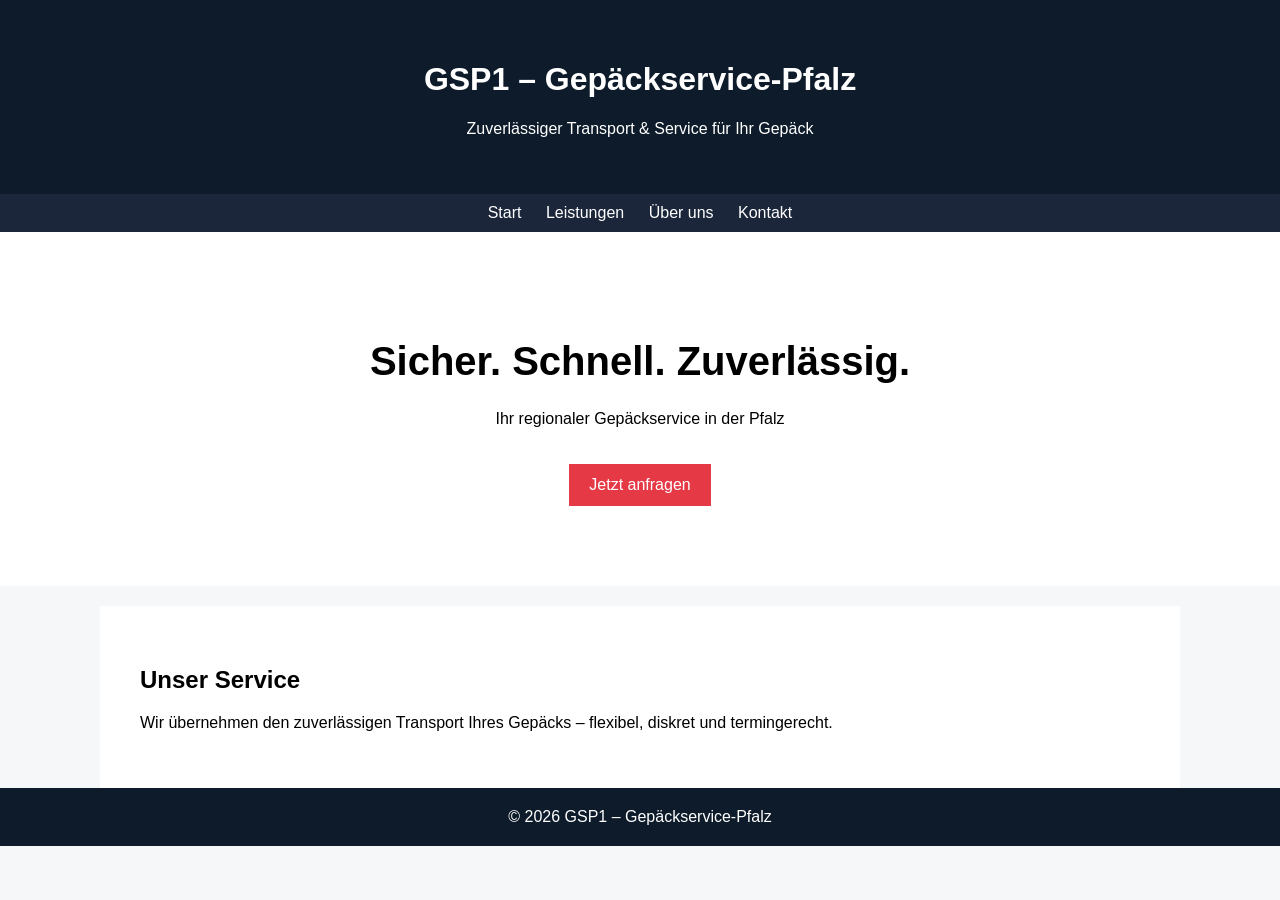
==== index.html @ 7a74e8bc "Add initial HTML structure for GSP1 website" ====
<!DOCTYPE html>
<html lang="de">
<head>
<meta charset="UTF-8">
<meta name="viewport" content="width=device-width, initial-scale=1.0">
<title>GSP1 – Gepäckservice-Pfalz</title>
<style>
body {font-family: Arial; margin:0; background:#f6f7f9;}
header {background:#0d1b2a; color:white; padding:40px; text-align:center;}
nav {background:#1b263b; padding:10px; text-align:center;}
nav a {color:white; margin:0 10px; text-decoration:none;}
.hero {padding:80px 20px; text-align:center; background:white;}
.hero h1 {font-size:40px;}
.btn {display:inline-block; padding:12px 20px; background:#e63946; color:white; text-decoration:none; margin-top:20px;}
section {padding:40px; max-width:1000px; margin:auto; background:white; margin-top:20px;}
footer {text-align:center; padding:20px; background:#0d1b2a; color:white;}
</style>
</head>
<body>

<header>
<h1>GSP1 – Gepäckservice-Pfalz</h1>
<p>Zuverlässiger Transport & Service für Ihr Gepäck</p>
</header>

<nav>
<a href="index.html">Start</a>
<a href="leistungen.html">Leistungen</a>
<a href="ueber-uns.html">Über uns</a>
<a href="kontakt.html">Kontakt</a>
</nav>

<div class="hero">
<h1>Sicher. Schnell. Zuverlässig.</h1>
<p>Ihr regionaler Gepäckservice in der Pfalz</p>
<a class="btn" href="kontakt.html">Jetzt anfragen</a>
</div>

<section>
<h2>Unser Service</h2>
<p>Wir übernehmen den zuverlässigen Transport Ihres Gepäcks – flexibel, diskret und termingerecht.</p>
</section>

<footer>
© 2026 GSP1 – Gepäckservice-Pfalz
</footer>

</body>
</html>
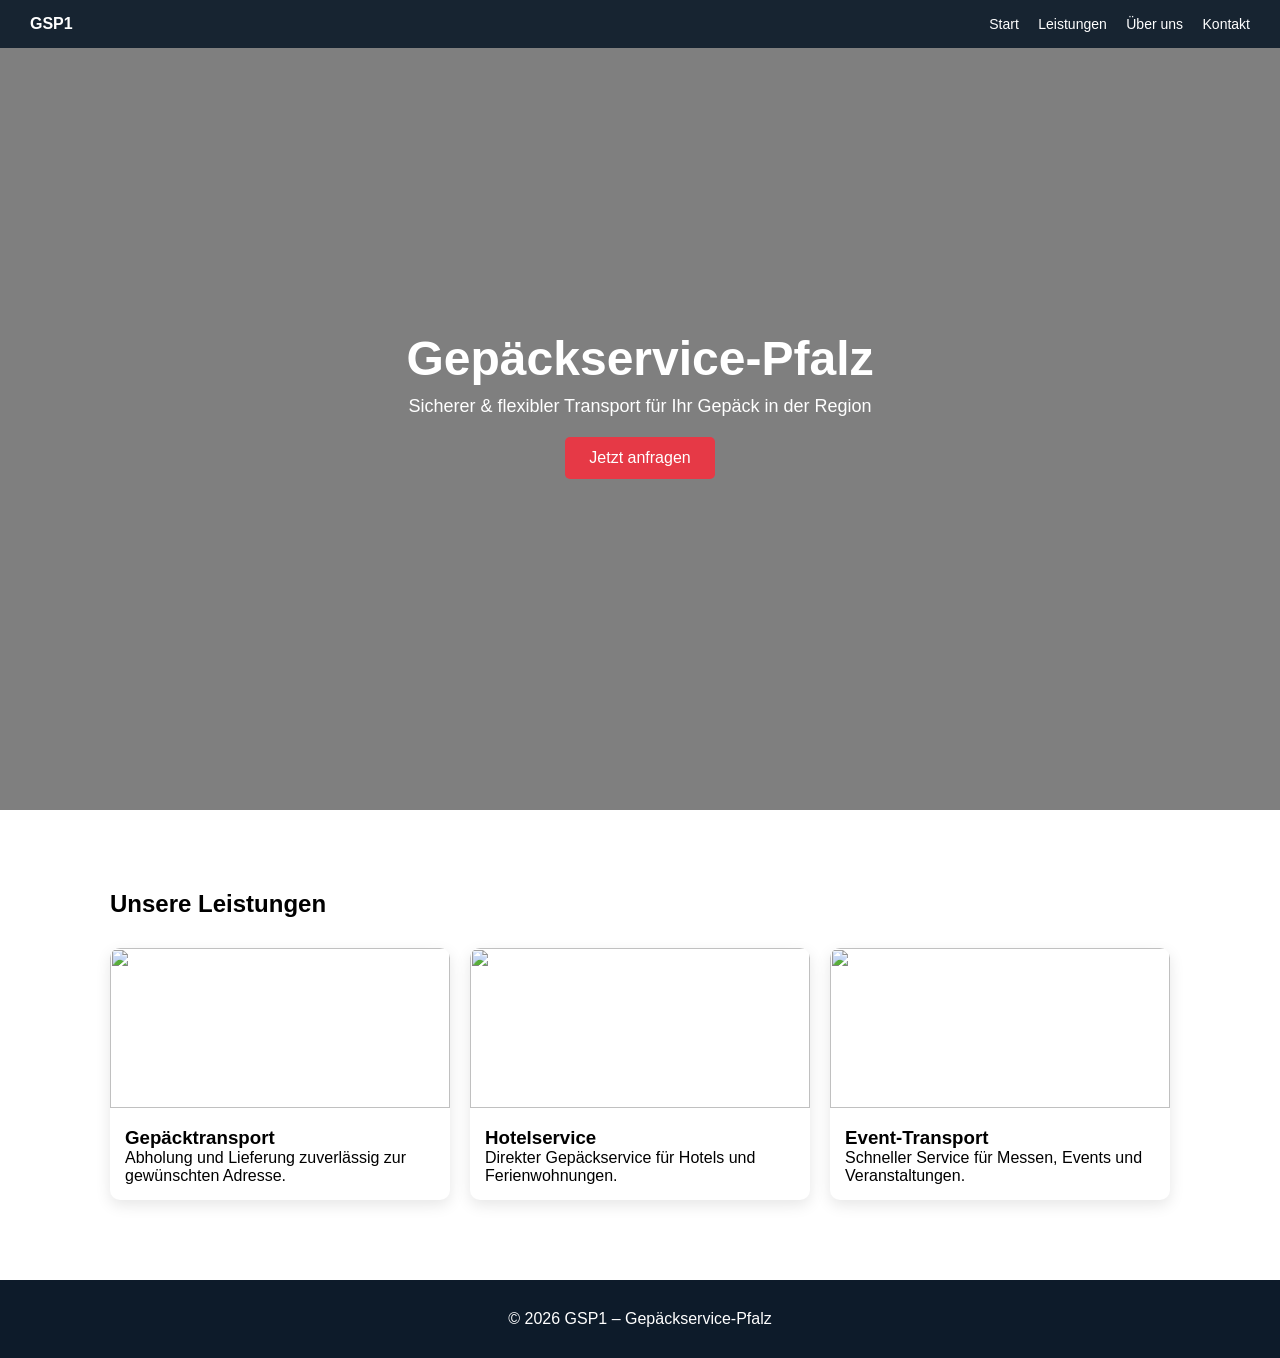
==== commit 1a850b08: "Refactor HTML structure and styles for header and hero" ====
--- a/index.html
+++ b/index.html
@@ -4,45 +4,152 @@
 <meta charset="UTF-8">
 <meta name="viewport" content="width=device-width, initial-scale=1.0">
 <title>GSP1 – Gepäckservice-Pfalz</title>
+
 <style>
-body {font-family: Arial; margin:0; background:#f6f7f9;}
-header {background:#0d1b2a; color:white; padding:40px; text-align:center;}
-nav {background:#1b263b; padding:10px; text-align:center;}
-nav a {color:white; margin:0 10px; text-decoration:none;}
-.hero {padding:80px 20px; text-align:center; background:white;}
-.hero h1 {font-size:40px;}
-.btn {display:inline-block; padding:12px 20px; background:#e63946; color:white; text-decoration:none; margin-top:20px;}
-section {padding:40px; max-width:1000px; margin:auto; background:white; margin-top:20px;}
-footer {text-align:center; padding:20px; background:#0d1b2a; color:white;}
+* {margin:0; padding:0; box-sizing:border-box; font-family:Arial, sans-serif;}
+
+header {
+  position: fixed;
+  width: 100%;
+  background: rgba(13,27,42,0.9);
+  color: white;
+  padding: 15px 30px;
+  display:flex;
+  justify-content:space-between;
+  align-items:center;
+  z-index:1000;
+}
+
+header nav a {
+  color:white;
+  margin-left:15px;
+  text-decoration:none;
+  font-size:14px;
+}
+
+.hero {
+  height: 90vh;
+  background: linear-gradient(rgba(0,0,0,0.5), rgba(0,0,0,0.5)),
+  url("https://images.unsplash.com/photo-1601584115197-04ecc0da31d7") center/cover no-repeat;
+  display:flex;
+  flex-direction:column;
+  justify-content:center;
+  align-items:center;
+  color:white;
+  text-align:center;
+  padding:20px;
+}
+
+.hero h1 {
+  font-size:48px;
+}
+
+.hero p {
+  font-size:18px;
+  margin-top:10px;
+}
+
+.btn {
+  margin-top:20px;
+  padding:12px 24px;
+  background:#e63946;
+  color:white;
+  text-decoration:none;
+  border-radius:5px;
+}
+
+.section {
+  padding:80px 20px;
+  max-width:1100px;
+  margin:auto;
+}
+
+.cards {
+  display:grid;
+  grid-template-columns:repeat(auto-fit,minmax(250px,1fr));
+  gap:20px;
+  margin-top:30px;
+}
+
+.card {
+  background:white;
+  border-radius:10px;
+  overflow:hidden;
+  box-shadow:0 5px 15px rgba(0,0,0,0.1);
+}
+
+.card img {
+  width:100%;
+  height:160px;
+  object-fit:cover;
+}
+
+.card-content {
+  padding:15px;
+}
+
+footer {
+  background:#0d1b2a;
+  color:white;
+  text-align:center;
+  padding:30px;
+}
 </style>
+
 </head>
+
 <body>
 
 <header>
-<h1>GSP1 – Gepäckservice-Pfalz</h1>
-<p>Zuverlässiger Transport & Service für Ihr Gepäck</p>
+  <div><strong>GSP1</strong></div>
+  <nav>
+    <a href="index.html">Start</a>
+    <a href="leistungen.html">Leistungen</a>
+    <a href="ueber-uns.html">Über uns</a>
+    <a href="kontakt.html">Kontakt</a>
+  </nav>
 </header>
 
-<nav>
-<a href="index.html">Start</a>
-<a href="leistungen.html">Leistungen</a>
-<a href="ueber-uns.html">Über uns</a>
-<a href="kontakt.html">Kontakt</a>
-</nav>
+<section class="hero">
+  <h1>Gepäckservice-Pfalz</h1>
+  <p>Sicherer & flexibler Transport für Ihr Gepäck in der Region</p>
+  <a class="btn" href="kontakt.html">Jetzt anfragen</a>
+</section>
 
-<div class="hero">
-<h1>Sicher. Schnell. Zuverlässig.</h1>
-<p>Ihr regionaler Gepäckservice in der Pfalz</p>
-<a class="btn" href="kontakt.html">Jetzt anfragen</a>
-</div>
+<section class="section">
+  <h2>Unsere Leistungen</h2>
 
-<section>
-<h2>Unser Service</h2>
-<p>Wir übernehmen den zuverlässigen Transport Ihres Gepäcks – flexibel, diskret und termingerecht.</p>
+  <div class="cards">
+
+    <div class="card">
+      <img src="https://images.unsplash.com/photo-1605514449459-5c5a7b6f0f2d">
+      <div class="card-content">
+        <h3>Gepäcktransport</h3>
+        <p>Abholung und Lieferung zuverlässig zur gewünschten Adresse.</p>
+      </div>
+    </div>
+
+    <div class="card">
+      <img src="https://images.unsplash.com/photo-1521334884684-d80222895322">
+      <div class="card-content">
+        <h3>Hotelservice</h3>
+        <p>Direkter Gepäckservice für Hotels und Ferienwohnungen.</p>
+      </div>
+    </div>
+
+    <div class="card">
+      <img src="https://images.unsplash.com/photo-1502920917128-1aa500764cbd">
+      <div class="card-content">
+        <h3>Event-Transport</h3>
+        <p>Schneller Service für Messen, Events und Veranstaltungen.</p>
+      </div>
+    </div>
+
+  </div>
 </section>
 
 <footer>
-© 2026 GSP1 – Gepäckservice-Pfalz
+  © 2026 GSP1 – Gepäckservice-Pfalz
 </footer>
 
 </body>
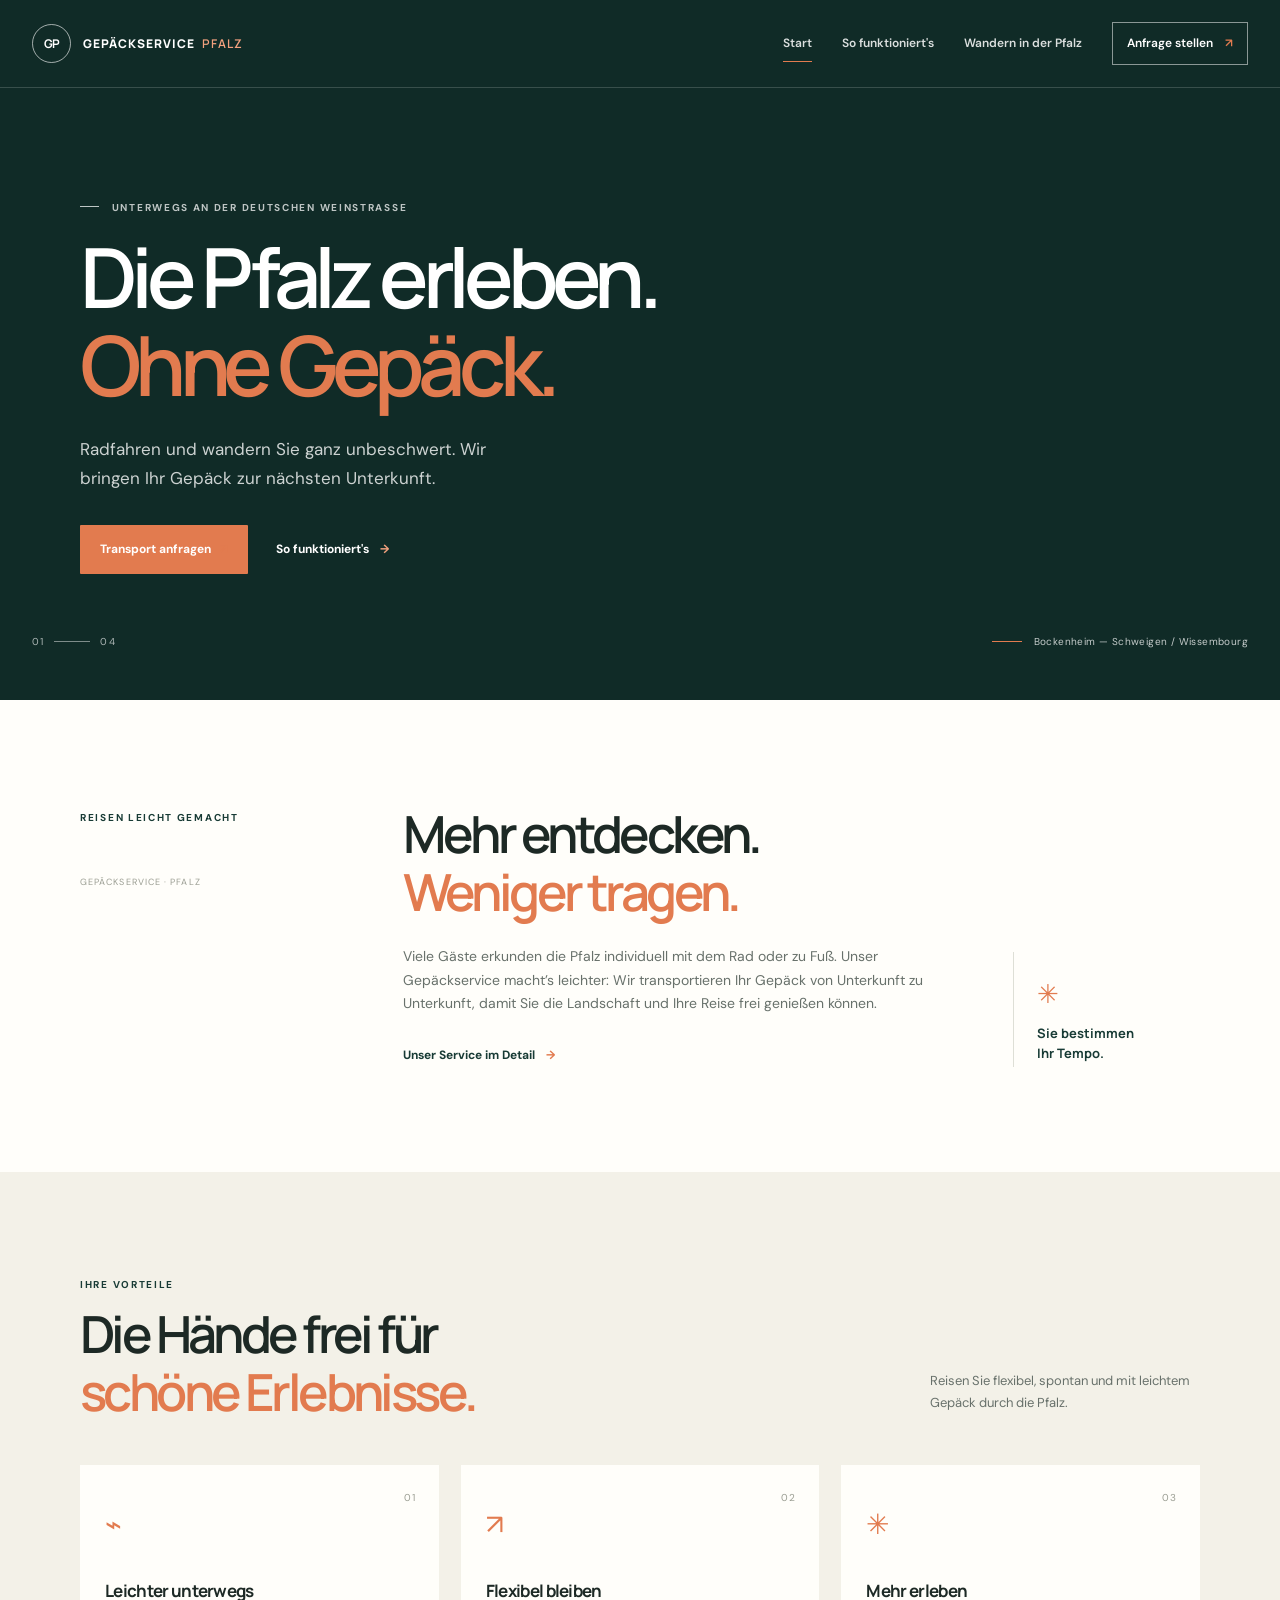
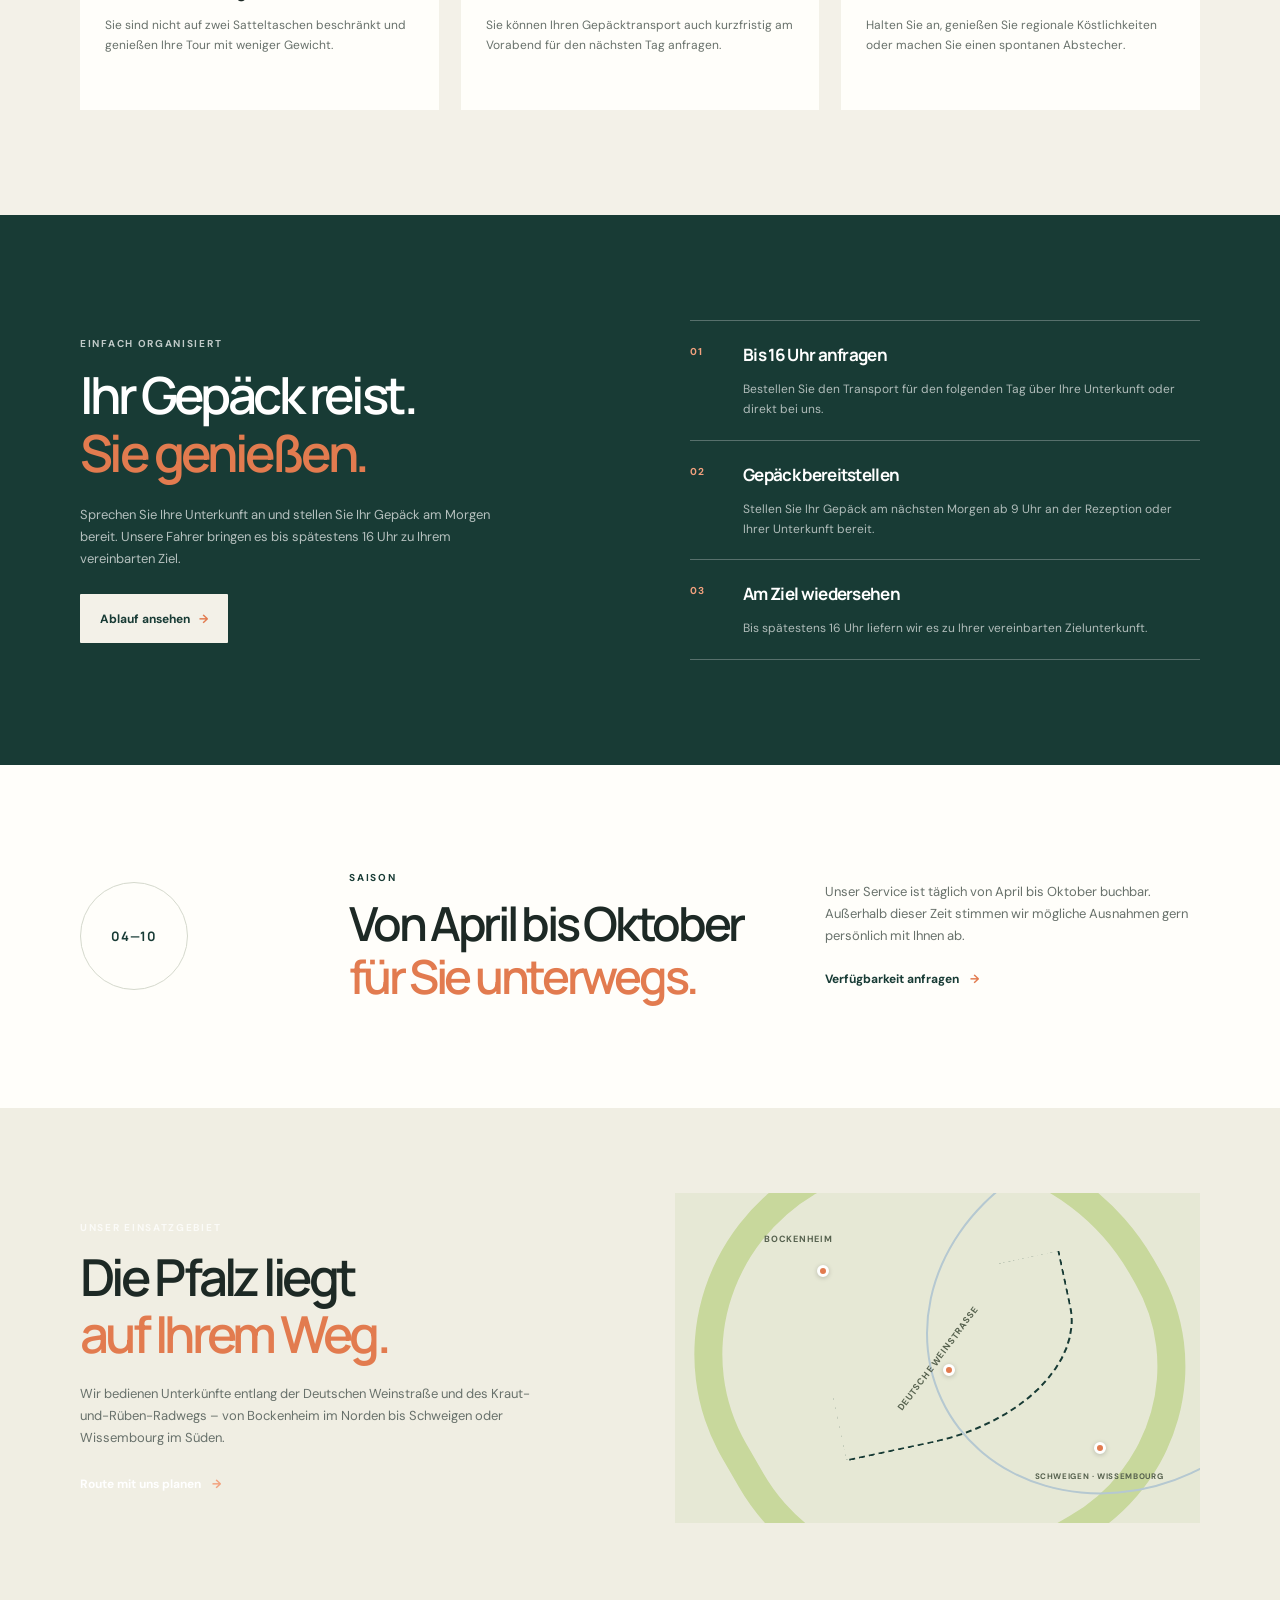
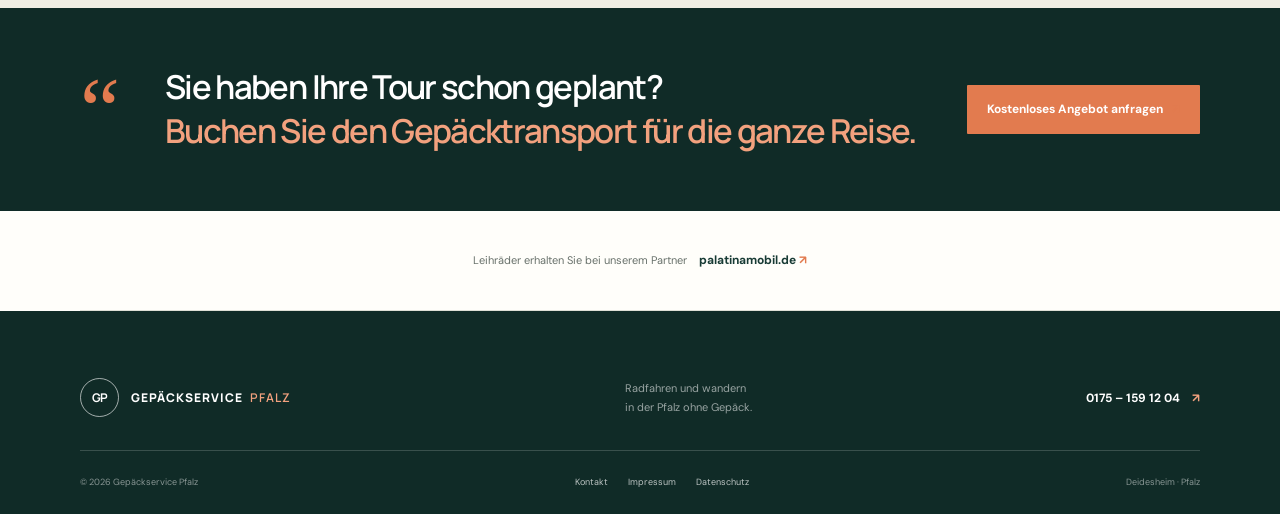
==== commit d26957d1: "Build professional Pfalz luggage service website from supplied business content" ====
--- a/index.html
+++ b/index.html
@@ -1,156 +1,39 @@
-<!DOCTYPE html>
+<!doctype html>
 <html lang="de">
 <head>
-<meta charset="UTF-8">
-<meta name="viewport" content="width=device-width, initial-scale=1.0">
-<title>GSP1 – Gepäckservice-Pfalz</title>
-
-<style>
-* {margin:0; padding:0; box-sizing:border-box; font-family:Arial, sans-serif;}
-
-header {
-  position: fixed;
-  width: 100%;
-  background: rgba(13,27,42,0.9);
-  color: white;
-  padding: 15px 30px;
-  display:flex;
-  justify-content:space-between;
-  align-items:center;
-  z-index:1000;
-}
-
-header nav a {
-  color:white;
-  margin-left:15px;
-  text-decoration:none;
-  font-size:14px;
-}
-
-.hero {
-  height: 90vh;
-  background: linear-gradient(rgba(0,0,0,0.5), rgba(0,0,0,0.5)),
-  url("https://images.unsplash.com/photo-1601584115197-04ecc0da31d7") center/cover no-repeat;
-  display:flex;
-  flex-direction:column;
-  justify-content:center;
-  align-items:center;
-  color:white;
-  text-align:center;
-  padding:20px;
-}
-
-.hero h1 {
-  font-size:48px;
-}
-
-.hero p {
-  font-size:18px;
-  margin-top:10px;
-}
-
-.btn {
-  margin-top:20px;
-  padding:12px 24px;
-  background:#e63946;
-  color:white;
-  text-decoration:none;
-  border-radius:5px;
-}
-
-.section {
-  padding:80px 20px;
-  max-width:1100px;
-  margin:auto;
-}
-
-.cards {
-  display:grid;
-  grid-template-columns:repeat(auto-fit,minmax(250px,1fr));
-  gap:20px;
-  margin-top:30px;
-}
-
-.card {
-  background:white;
-  border-radius:10px;
-  overflow:hidden;
-  box-shadow:0 5px 15px rgba(0,0,0,0.1);
-}
-
-.card img {
-  width:100%;
-  height:160px;
-  object-fit:cover;
-}
-
-.card-content {
-  padding:15px;
-}
-
-footer {
-  background:#0d1b2a;
-  color:white;
-  text-align:center;
-  padding:30px;
-}
-</style>
-
+  <meta charset="utf-8">
+  <meta name="viewport" content="width=device-width, initial-scale=1">
+  <meta name="description" content="Radfahren und Wandern in der Pfalz ohne Gepäck. Gepäcktransport entlang der Deutschen Weinstraße und des Kraut-und-Rüben-Radwegs.">
+  <meta name="theme-color" content="#183b35">
+  <title>Gepäckservice Pfalz – Radfahren & Wandern ohne Gepäck</title>
+  <link rel="preconnect" href="https://fonts.googleapis.com">
+  <link rel="preconnect" href="https://fonts.gstatic.com" crossorigin>
+  <link href="https://fonts.googleapis.com/css2?family=DM+Sans:wght@400;500;600;700&family=Manrope:wght@400;500;600;700;800&display=swap" rel="stylesheet">
+  <link rel="stylesheet" href="styles.css">
 </head>
-
 <body>
-
-<header>
-  <div><strong>GSP1</strong></div>
-  <nav>
-    <a href="index.html">Start</a>
-    <a href="leistungen.html">Leistungen</a>
-    <a href="ueber-uns.html">Über uns</a>
-    <a href="kontakt.html">Kontakt</a>
-  </nav>
-</header>
-
-<section class="hero">
-  <h1>Gepäckservice-Pfalz</h1>
-  <p>Sicherer & flexibler Transport für Ihr Gepäck in der Region</p>
-  <a class="btn" href="kontakt.html">Jetzt anfragen</a>
-</section>
-
-<section class="section">
-  <h2>Unsere Leistungen</h2>
-
-  <div class="cards">
-
-    <div class="card">
-      <img src="https://images.unsplash.com/photo-1605514449459-5c5a7b6f0f2d">
-      <div class="card-content">
-        <h3>Gepäcktransport</h3>
-        <p>Abholung und Lieferung zuverlässig zur gewünschten Adresse.</p>
-      </div>
-    </div>
-
-    <div class="card">
-      <img src="https://images.unsplash.com/photo-1521334884684-d80222895322">
-      <div class="card-content">
-        <h3>Hotelservice</h3>
-        <p>Direkter Gepäckservice für Hotels und Ferienwohnungen.</p>
-      </div>
-    </div>
-
-    <div class="card">
-      <img src="https://images.unsplash.com/photo-1502920917128-1aa500764cbd">
-      <div class="card-content">
-        <h3>Event-Transport</h3>
-        <p>Schneller Service für Messen, Events und Veranstaltungen.</p>
-      </div>
-    </div>
-
-  </div>
-</section>
-
-<footer>
-  © 2026 GSP1 – Gepäckservice-Pfalz
-</footer>
-
+  <header class="site-header">
+    <a class="brand" href="index.html" aria-label="Gepäckservice Pfalz – Startseite"><span class="brand-icon" aria-hidden="true">GP</span><span class="brand-copy">GEPÄCKSERVICE <b>PFALZ</b></span></a>
+    <button class="menu-toggle" aria-expanded="false" aria-controls="main-nav" aria-label="Navigation öffnen"><span></span><span></span><span></span></button>
+    <nav class="main-nav" id="main-nav" aria-label="Hauptnavigation">
+      <a class="active" href="index.html" aria-current="page">Start</a><a href="leistungen.html">So funktioniert's</a><a href="wandern.html">Wandern in der Pfalz</a><a class="nav-button" href="kontakt.html">Anfrage stellen <span aria-hidden="true">↗</span></a>
+    </nav>
+  </header>
+  <main>
+    <section class="hero">
+      <div class="hero-photo" role="img" aria-label="Radreise durch die Weinberge der Pfalz"></div>
+      <div class="container hero-content"><p class="eyebrow eyebrow-light"><span></span> Unterwegs an der Deutschen Weinstraße</p><h1>Die Pfalz erleben.<br><em>Ohne Gepäck.</em></h1><p class="hero-lead">Radfahren und wandern Sie ganz unbeschwert. Wir bringen Ihr Gepäck zur nächsten Unterkunft.</p><div class="hero-actions"><a class="button button-coral" href="kontakt.html">Transport anfragen <span aria-hidden="true">↗</span></a><a class="link-light" href="leistungen.html">So funktioniert's <span aria-hidden="true">→</span></a></div></div>
+      <div class="hero-caption"><span></span> Bockenheim — Schweigen / Wissembourg</div><div class="hero-count">01 <i></i> 04</div>
+    </section>
+    <section class="intro container section-pad"><div class="section-kicker"><span class="eyebrow">Reisen leicht gemacht</span><span class="micro-label">GEPÄCKSERVICE · PFALZ</span></div><div class="intro-main"><h2>Mehr entdecken.<br><em>Weniger tragen.</em></h2><p>Viele Gäste erkunden die Pfalz individuell mit dem Rad oder zu Fuß. Unser Gepäckservice macht’s leichter: Wir transportieren Ihr Gepäck von Unterkunft zu Unterkunft, damit Sie die Landschaft und Ihre Reise frei genießen können.</p><a class="text-link" href="leistungen.html">Unser Service im Detail <span aria-hidden="true">→</span></a></div><div class="intro-aside"><span class="spark" aria-hidden="true">✳</span><p>Sie bestimmen<br>Ihr Tempo.</p></div></section>
+    <section class="benefits section-pad"><div class="container"><div class="section-heading"><div><p class="eyebrow">Ihre Vorteile</p><h2>Die Hände frei für<br><em>schöne Erlebnisse.</em></h2></div><p class="heading-note">Reisen Sie flexibel, spontan und mit leichtem Gepäck durch die Pfalz.</p></div><div class="benefit-grid"><article class="benefit"><span class="benefit-no">01</span><span class="benefit-icon" aria-hidden="true">⌁</span><h3>Leichter unterwegs</h3><p>Sie sind nicht auf zwei Satteltaschen beschränkt und genießen Ihre Tour mit weniger Gewicht.</p></article><article class="benefit"><span class="benefit-no">02</span><span class="benefit-icon" aria-hidden="true">↗</span><h3>Flexibel bleiben</h3><p>Sie können Ihren Gepäcktransport auch kurzfristig am Vorabend für den nächsten Tag anfragen.</p></article><article class="benefit"><span class="benefit-no">03</span><span class="benefit-icon" aria-hidden="true">✳</span><h3>Mehr erleben</h3><p>Halten Sie an, genießen Sie regionale Köstlichkeiten oder machen Sie einen spontanen Abstecher.</p></article></div></div></section>
+    <section class="how-section section-pad"><div class="container how-grid"><div><p class="eyebrow eyebrow-light">Einfach organisiert</p><h2>Ihr Gepäck reist.<br><em>Sie genießen.</em></h2><p class="how-copy">Sprechen Sie Ihre Unterkunft an und stellen Sie Ihr Gepäck am Morgen bereit. Unsere Fahrer bringen es bis spätestens 16 Uhr zu Ihrem vereinbarten Ziel.</p><a class="button button-light" href="leistungen.html">Ablauf ansehen <span aria-hidden="true">→</span></a></div><div class="steps"><article><span>01</span><div><h3>Bis 16 Uhr anfragen</h3><p>Bestellen Sie den Transport für den folgenden Tag über Ihre Unterkunft oder direkt bei uns.</p></div></article><article><span>02</span><div><h3>Gepäck bereitstellen</h3><p>Stellen Sie Ihr Gepäck am nächsten Morgen ab 9 Uhr an der Rezeption oder Ihrer Unterkunft bereit.</p></div></article><article><span>03</span><div><h3>Am Ziel wiedersehen</h3><p>Bis spätestens 16 Uhr liefern wir es zu Ihrer vereinbarten Zielunterkunft.</p></div></article></div></div></section>
+    <section class="season container section-pad"><div class="season-mark" aria-hidden="true">04—10</div><div><p class="eyebrow">Saison</p><h2>Von April bis Oktober<br><em>für Sie unterwegs.</em></h2></div><div class="season-copy"><p>Unser Service ist täglich von April bis Oktober buchbar. Außerhalb dieser Zeit stimmen wir mögliche Ausnahmen gern persönlich mit Ihnen ab.</p><a class="text-link" href="kontakt.html">Verfügbarkeit anfragen <span aria-hidden="true">→</span></a></div></section>
+    <section class="route-band"><div class="container route-inner"><div><p class="eyebrow eyebrow-light">Unser Einsatzgebiet</p><h2>Die Pfalz liegt<br><em>auf Ihrem Weg.</em></h2><p>Wir bedienen Unterkünfte entlang der Deutschen Weinstraße und des Kraut-und-Rüben-Radwegs – von Bockenheim im Norden bis Schweigen oder Wissembourg im Süden.</p><a class="link-light" href="kontakt.html">Route mit uns planen <span aria-hidden="true">→</span></a></div><div class="route-graphic" role="img" aria-label="Schematische Route durch die Pfalz von Bockenheim bis Schweigen und Wissembourg"><div class="route-label route-north">BOCKENHEIM</div><div class="route-label route-mid">DEUTSCHE WEINSTRASSE</div><div class="route-label route-south">SCHWEIGEN · WISSEMBOURG</div><span class="route-dot dot-north"></span><span class="route-dot dot-mid"></span><span class="route-dot dot-south"></span><span class="route-line"></span><span class="route-river"></span></div></div></section>
+    <section class="quote-cta"><div class="container quote-inner"><span class="quote-symbol" aria-hidden="true">“</span><p>Sie haben Ihre Tour schon geplant?<br><em>Buchen Sie den Gepäcktransport für die ganze Reise.</em></p><a class="button button-coral" href="kontakt.html">Kostenloses Angebot anfragen <span aria-hidden="true">↗</span></a></div></section>
+    <section class="partner container"><p>Leihräder erhalten Sie bei unserem Partner</p><a href="https://www.palatinamobil.de" target="_blank" rel="noopener noreferrer">palatinamobil.de <span aria-hidden="true">↗</span></a></section>
+  </main>
+  <footer class="site-footer"><div class="container footer-main"><a class="brand" href="index.html"><span class="brand-icon" aria-hidden="true">GP</span><span class="brand-copy">GEPÄCKSERVICE <b>PFALZ</b></span></a><p>Radfahren und wandern<br>in der Pfalz ohne Gepäck.</p><a class="footer-call" href="tel:+491751591204">0175 – 159 12 04 <span aria-hidden="true">↗</span></a></div><div class="container footer-bottom"><span>© 2026 Gepäckservice Pfalz</span><div><a href="kontakt.html">Kontakt</a><a href="impressum.html">Impressum</a><a href="datenschutz.html">Datenschutz</a></div><span>Deidesheim · Pfalz</span></div></footer>
+  <script src="script.js"></script>
 </body>
 </html>
--- a/styles.css
+++ b/styles.css
@@ -0,0 +1,4 @@
+:root{--forest:#183b35;--deep:#102b27;--cream:#f3f1e8;--paper:#fffefa;--coral:#e27b4f;--ink:#1d2925;--muted:#68716b;--line:#dedfd6;--heading:"Manrope",sans-serif;--body:"DM Sans",sans-serif}*{box-sizing:border-box}html{scroll-behavior:smooth}body{margin:0;background:var(--paper);color:var(--ink);font:16px/1.7 var(--body);-webkit-font-smoothing:antialiased}a{color:inherit}.container{width:min(1120px,calc(100% - 64px));margin-inline:auto}.site-header{position:absolute;z-index:5;inset:0 0 auto;display:flex;align-items:center;justify-content:space-between;min-height:88px;padding:0 max(32px,calc((100% - 1320px)/2));border-bottom:1px solid #ffffff2b;color:white}.brand{display:inline-flex;align-items:center;gap:12px;color:inherit;text-decoration:none}.brand-icon{display:grid;width:39px;height:39px;place-items:center;border:1px solid #ffffff9c;border-radius:50%;font:700 12px var(--heading);letter-spacing:-.08em}.brand-copy{font:800 12px var(--heading);letter-spacing:.08em}.brand-copy b{margin-left:5px;color:#f2a17e;font-weight:600}.main-nav{display:flex;align-items:center;gap:30px}.main-nav a{position:relative;color:#ffffffd9;font-size:12px;font-weight:600;text-decoration:none}.main-nav a:not(.nav-button)::after{position:absolute;right:0;bottom:-8px;left:0;height:1px;background:var(--coral);content:"";transform:scaleX(0);transform-origin:left;transition:transform .2s}.main-nav a.active::after,.main-nav a:not(.nav-button):hover::after{transform:scaleX(1)}.main-nav .nav-button{padding:10px 14px;border:1px solid #ffffff83;color:white}.nav-button span,.button span,.footer-call span{margin-left:9px;color:var(--coral)}.menu-toggle{display:none}.hero{position:relative;display:flex;min-height:700px;align-items:center;overflow:hidden;background:var(--deep);color:white}.hero-photo{position:absolute;inset:0;background:linear-gradient(90deg,#102b27ed 0%,#102b2794 49%,#102b272b 100%),url("https://images.unsplash.com/photo-1470252649378-9c29740c9fa8?auto=format&fit=crop&w=2200&q=85") center 55%/cover}.hero-content{position:relative;padding-top:74px}.eyebrow{margin:0 0 18px;color:var(--forest);font-size:10px;font-weight:700;letter-spacing:.17em;line-height:1.5;text-transform:uppercase}.eyebrow-light{color:#ffffffba}.eyebrow>span:first-child{display:inline-block;width:19px;height:1px;margin:0 9px 4px 0;background:currentColor}h1,h2,h3,p{margin-top:0}h1,h2,h3{font-family:var(--heading)}.hero h1,.page-hero h1{margin:0;font-size:clamp(50px,7vw,83px);font-weight:600;letter-spacing:-.075em;line-height:1.06}.hero h1 em,.page-hero h1 em,h2 em{color:var(--coral);font-style:normal}.hero-lead{max-width:460px;margin:26px 0 0;color:#ffffffc9;font-size:17px}.hero-actions{display:flex;align-items:center;gap:28px;margin-top:32px}.button{display:inline-flex;min-height:49px;align-items:center;justify-content:center;padding:0 20px;border:0;border-radius:1px;font:700 12px var(--body);text-decoration:none;cursor:pointer;transition:transform .2s,background .2s}.button:hover{transform:translateY(-2px)}.button-coral{background:var(--coral);color:white}.button-coral:hover{background:#d66b41}.button-light{background:var(--cream);color:var(--forest)}.button-light span{color:var(--coral)}.link-light{color:white;font-size:12px;font-weight:700;text-decoration:none}.link-light span{margin-left:8px;color:#f2a17e}.hero-caption{position:absolute;right:max(32px,calc((100% - 1320px)/2));bottom:50px;display:flex;align-items:center;gap:12px;color:#ffffffc2;font-size:10px;letter-spacing:.04em}.hero-caption span{width:30px;height:1px;background:var(--coral)}.hero-count{position:absolute;bottom:50px;left:max(32px,calc((100% - 1320px)/2));display:flex;align-items:center;gap:10px;color:#ffffffa8;font-size:10px;letter-spacing:.12em}.hero-count i{width:36px;height:1px;background:#ffffff75}.section-pad{padding-block:105px}.intro{display:grid;grid-template-columns:1fr 2fr .65fr;gap:35px;align-items:start}.section-kicker{display:flex;flex-direction:column;gap:32px}.section-kicker .eyebrow{margin-top:5px}.micro-label{color:#9a9d92;font-size:9px;letter-spacing:.12em}.intro h2,.section-heading h2,.how-grid h2,.season h2,.route-inner h2,.service-intro h2,.booking-grid h2,.contact-details h2,.inquiry-form h2,.hiking-content h2,.hiking-note h2{margin-bottom:0;font-size:clamp(37px,4vw,54px);font-weight:600;letter-spacing:-.07em;line-height:1.13}.intro-main>p{max-width:590px;margin:24px 0;color:var(--muted);font-size:14px}.text-link{color:var(--forest);font-size:12px;font-weight:700;text-decoration:none}.text-link span{margin-left:8px;color:var(--coral);transition:transform .2s}.text-link:hover span{display:inline-block;transform:translateX(4px)}.intro-aside{align-self:end;padding:20px 0 4px 23px;border-left:1px solid var(--line)}.spark{color:var(--coral);font-size:26px}.intro-aside p{margin:8px 0 0;color:var(--forest);font:700 13px/1.5 var(--heading)}.benefits{background:var(--cream)}.section-heading{display:flex;align-items:end;justify-content:space-between;margin-bottom:44px}.section-heading .eyebrow{margin-bottom:13px}.heading-note{max-width:270px;margin:0 0 7px;color:var(--muted);font-size:13px}.benefit-grid{display:grid;grid-template-columns:repeat(3,1fr);gap:22px}.benefit{position:relative;min-height:245px;padding:26px 25px;background:var(--paper)}.benefit-no{position:absolute;top:24px;right:23px;color:#9a9d92;font-size:10px;letter-spacing:.1em}.benefit-icon{display:block;margin:10px 0 28px;color:var(--coral);font-size:28px}.benefit h3,.steps h3{margin-bottom:9px;font-size:17px;letter-spacing:-.04em}.benefit p,.steps p{margin:0;color:var(--muted);font-size:12px}.how-section,.booking-band,.contact-strip,.hiking-note{background:var(--forest);color:white}.how-grid{display:grid;grid-template-columns:1fr 1fr;gap:100px;align-items:center}.how-grid .eyebrow{margin-bottom:15px}.how-copy{max-width:430px;margin:22px 0 24px;color:#ffffffad;font-size:13px}.steps{border-top:1px solid #ffffff45}.steps article{display:grid;grid-template-columns:36px 1fr;gap:17px;padding:20px 0;border-bottom:1px solid #ffffff45}.steps article>span,.timeline article>span{padding-top:2px;color:#f2a17e;font-size:10px;font-weight:700;letter-spacing:.12em}.steps h3{color:white}.steps p{color:#ffffffa8}.season{display:grid;grid-template-columns:.6fr 1.15fr 1fr;gap:44px;align-items:center}.season-mark{display:grid;width:108px;height:108px;place-items:center;border:1px solid #d5d9cd;border-radius:50%;color:var(--forest);font:700 13px var(--heading);letter-spacing:.06em}.season h2{font-size:clamp(34px,3.8vw,47px)}.season .eyebrow{margin-bottom:12px}.season-copy p{margin:0 0 17px;color:var(--muted);font-size:13px}.route-band{padding:85px 0;background:#f0eee3}.route-inner{display:grid;grid-template-columns:1fr 1fr;gap:70px;align-items:center}.route-inner .eyebrow{margin-bottom:13px}.route-inner h2{font-size:clamp(38px,4vw,51px)}.route-inner>div:first-child>p:not(.eyebrow){max-width:470px;margin:20px 0;color:var(--muted);font-size:13px}.route-graphic{position:relative;min-height:330px;overflow:hidden;background:#e6e8d5}.route-graphic::before{position:absolute;inset:-20% 5%;border:28px solid #c8d89c;border-radius:48% 58% 45% 50%;content:"";transform:rotate(-30deg)}.route-graphic::after{position:absolute;inset:-15% -22% 10% 47%;border:2px solid #b5c8d1;border-radius:50%;content:"";transform:rotate(-25deg)}.route-label{position:absolute;z-index:2;color:#56614e;font-size:9px;font-weight:700;letter-spacing:.08em}.route-north{top:12%;left:17%}.route-mid{top:48%;left:38%;transform:rotate(-53deg)}.route-south{right:7%;bottom:12%;font-size:8px}.route-dot{position:absolute;z-index:3;width:12px;height:12px;border:3px solid white;border-radius:50%;background:var(--coral);box-shadow:0 1px 5px #0003}.dot-north{top:22%;left:27%}.dot-mid{top:52%;left:51%}.dot-south{right:18%;bottom:21%}.route-line{position:absolute;top:25%;left:29%;width:48%;height:49%;border-right:2px dashed var(--forest);border-bottom:2px dashed var(--forest);border-radius:0 0 65% 0;transform:rotate(-12deg)}.quote-cta{padding:57px 0;background:var(--deep);color:white}.quote-inner{display:grid;grid-template-columns:65px 1fr auto;gap:20px;align-items:center}.quote-symbol{color:var(--coral);font:90px/.9 Georgia,serif}.quote-inner>p{margin:0;font:600 clamp(21px,2.7vw,33px)/1.35 var(--heading);letter-spacing:-.05em}.quote-inner>p em{color:#f2a17e;font-style:normal}.partner{display:flex;min-height:100px;align-items:center;justify-content:center;gap:12px;border-bottom:1px solid var(--line)}.partner p{margin:0;color:var(--muted);font-size:11px}.partner a{color:var(--forest);font-size:12px;font-weight:700;text-decoration:none}.partner a span{color:var(--coral)}.site-footer{padding-top:35px;background:var(--deep);color:white}.footer-main{display:flex;min-height:105px;align-items:center;justify-content:space-between;border-bottom:1px solid #ffffff2c}.footer-main>p{margin:0;color:#ffffff91;font-size:11px}.footer-call{font-size:12px;font-weight:700;text-decoration:none}.footer-call span{color:#f2a17e}.footer-bottom{display:flex;min-height:63px;align-items:center;justify-content:space-between;color:#ffffff80;font-size:9px}.footer-bottom>div{display:flex;gap:20px}.footer-bottom a{color:#ffffffb8;text-decoration:none}.page-hero{position:relative;display:flex;min-height:500px;align-items:flex-end;overflow:hidden;padding:145px 0 70px;background:linear-gradient(90deg,#102b27e8,#102b2780),url("https://images.unsplash.com/photo-1470252649378-9c29740c9fa8?auto=format&fit=crop&w=2000&q=80") center 53%/cover;color:white}.page-hero-content{position:relative}.page-hero h1{font-size:clamp(47px,6vw,69px)}.page-hero-content>p:not(.eyebrow){max-width:480px;margin:21px 0 0;color:#ffffffbd;font-size:14px}.page-number{position:absolute;right:0;bottom:0;color:#ffffff9c;font-size:9px;letter-spacing:.14em}.service-detail{display:grid;grid-template-columns:.8fr 1.2fr;gap:90px}.service-intro .eyebrow{margin-bottom:14px}.service-intro>p:not(.eyebrow){max-width:390px;margin-top:23px;color:var(--muted);font-size:13px}.timeline{border-top:1px solid var(--line)}.timeline article{display:grid;grid-template-columns:40px 1fr;gap:20px;padding:25px 0;border-bottom:1px solid var(--line)}.timeline h3{margin-bottom:7px;font-size:17px}.timeline p{margin-bottom:9px;color:var(--muted);font-size:12px}.timeline small{color:var(--forest);font-size:10px;font-weight:700}.booking-grid{display:grid;grid-template-columns:1fr 1fr;gap:90px;align-items:center;padding-block:75px}.booking-grid .eyebrow{margin-bottom:13px}.booking-grid>div:last-child>p{color:#ffffffb3;font-size:13px}.booking-grid .button{margin-top:7px}.advantage-list{max-width:850px;margin-left:auto;border-top:1px solid var(--line)}.advantage-list article{display:grid;grid-template-columns:54px 1fr;gap:18px;padding:20px 0;border-bottom:1px solid var(--line)}.advantage-list article>span{color:var(--coral);font-size:10px;font-weight:700}.advantage-list p{max-width:700px;margin:0;color:var(--muted);font-size:13px}.contact-strip{padding:58px 0}.contact-strip-inner{display:flex;align-items:center;justify-content:space-between}.contact-strip .eyebrow{margin-bottom:10px}.contact-strip h2{font-size:39px}.contact-layout{display:grid;grid-template-columns:.75fr 1.25fr;gap:75px;align-items:start}.contact-details h2{margin-bottom:20px}.contact-details>p:not(.eyebrow){color:var(--muted);font-size:13px}.contact-detail{position:relative;display:block;padding:18px 34px 18px 0;border-bottom:1px solid var(--line);text-decoration:none}.contact-detail>span,.address-block>span{display:block;margin-bottom:4px;color:#858b82;font-size:9px;font-weight:700;letter-spacing:.12em}.contact-detail strong{color:var(--forest);font:700 15px var(--heading)}.contact-detail i{position:absolute;right:3px;bottom:20px;color:var(--coral);font-style:normal}.address-block{padding-top:19px}.address-block p{margin:5px 0;color:var(--forest);font-size:13px}.contact-hours{margin-top:22px;padding:16px;background:var(--cream);font-size:11px!important}.contact-hours b{color:var(--forest)}.inquiry-form{padding:34px;background:var(--cream)}.inquiry-form .eyebrow{margin-bottom:9px}.inquiry-form h2{margin-bottom:26px;font-size:35px}.form-grid{display:grid;grid-template-columns:1fr 1fr;gap:0 16px}.form-row{margin-bottom:16px}.form-wide{grid-column:1/-1}.form-row label{display:block;margin-bottom:6px;color:var(--forest);font-size:11px;font-weight:700}.form-row label span{color:var(--coral)}.form-row input,.form-row textarea{display:block;width:100%;padding:11px 12px;border:1px solid #d5d7cd;border-radius:0;outline:none;background:var(--paper);color:var(--ink);font:13px var(--body)}.form-row input:focus,.form-row textarea:focus{border-color:var(--forest);box-shadow:0 0 0 2px #183b3514}.form-row textarea{resize:vertical}.form-privacy{margin:0 0 16px;color:var(--muted);font-size:10px}.form-status{margin:12px 0 0;color:var(--forest);font-size:11px}.hiking-hero{background-image:linear-gradient(90deg,#102b27e8,#102b2770),url("https://images.unsplash.com/photo-1470770841072-f978cf4d019e?auto=format&fit=crop&w=2000&q=80")}.hiking-content{display:grid;grid-template-columns:.9fr 1.1fr;gap:90px}.hiking-content>div:last-child p{color:var(--muted);font-size:13px}.hiking-content .text-link{display:inline-block;margin-top:6px}.hiking-note{padding:65px 0}.hiking-note-inner{display:grid;grid-template-columns:50px 1fr auto;gap:20px;align-items:center}.hiking-note h2{font-size:clamp(30px,3.6vw,43px)}.author-note{padding-block:25px}.author-note p{margin:0;color:var(--muted);font-size:10px}.legal-hero{min-height:390px}.legal-content{max-width:850px}.legal-content h2{margin-bottom:25px;font-size:39px;letter-spacing:-.06em}.legal-content h3{margin:30px 0 8px;font-size:17px}.legal-content p{color:var(--muted);font-size:13px}.legal-content a{color:var(--forest)}.legal-review{margin-top:35px;padding:15px;background:var(--cream);font-size:11px!important}
+@media(max-width:850px){.container{width:min(100% - 44px,680px)}.site-header{padding:0 22px}.main-nav{gap:17px}.main-nav a{font-size:10px}.intro{grid-template-columns:.7fr 1.7fr}.intro-aside{grid-column:2}.benefit-grid{grid-template-columns:1fr 1fr}.benefit:last-child{grid-column:1/-1;min-height:190px}.how-grid{gap:45px}.season{grid-template-columns:.45fr 1fr 1fr;gap:25px}.route-inner{gap:35px}.service-detail{gap:45px}.contact-layout{gap:35px}.hiking-content{gap:45px}}
+@media(max-width:620px){.container{width:calc(100% - 40px)}.site-header{min-height:68px;padding:10px 20px;align-items:center}.brand-icon{width:34px;height:34px;font-size:11px}.brand-copy{font-size:10px}.menu-toggle{display:flex;width:38px;height:36px;flex-direction:column;align-items:center;justify-content:center;gap:5px;border:1px solid #ffffff83;background:transparent}.menu-toggle span{width:16px;height:1px;background:white}.main-nav{position:absolute;top:68px;right:0;left:0;display:none;align-items:stretch;flex-direction:column;gap:0;padding:8px 20px 17px;background:var(--deep)}.main-nav.open{display:flex}.main-nav a{padding:10px 0;font-size:12px}.main-nav .nav-button{margin-top:6px;padding:9px}.hero{min-height:650px}.hero-photo{background-position:58% center}.hero-content{padding-top:94px}.hero h1,.page-hero h1{font-size:49px}.hero-lead{max-width:360px;font-size:15px}.hero-actions{align-items:flex-start;flex-direction:column;gap:17px}.hero-caption{right:20px;bottom:31px;font-size:8px}.hero-count{bottom:34px;left:20px}.section-pad{padding-block:68px}.intro{display:block}.section-kicker{flex-direction:row;justify-content:space-between;margin-bottom:31px}.micro-label{font-size:8px}.intro-aside{margin-top:30px}.section-heading{align-items:flex-start;flex-direction:column;gap:15px}.heading-note{margin:0}.benefit-grid{grid-template-columns:1fr}.benefit,.benefit:last-child{grid-column:auto;min-height:200px}.how-grid{grid-template-columns:1fr;gap:38px}.season{grid-template-columns:65px 1fr;gap:20px}.season-mark{width:62px;height:62px;font-size:10px}.season-copy{grid-column:2}.route-band{padding:60px 0}.route-inner{grid-template-columns:1fr;gap:30px}.route-graphic{min-height:260px}.quote-cta{padding:40px 0}.quote-inner{grid-template-columns:35px 1fr;gap:12px}.quote-symbol{font-size:58px}.quote-inner>p{font-size:23px}.quote-inner .button{grid-column:2;justify-self:start}.partner{align-items:flex-start;flex-direction:column;justify-content:center;gap:2px;padding:20px 0}.footer-main{align-items:flex-start;flex-direction:column;gap:17px;padding:25px 0}.footer-bottom{align-items:flex-start;flex-direction:column;gap:12px;padding:17px 0}.footer-bottom>div{flex-wrap:wrap;gap:15px}.page-hero{min-height:460px;padding:125px 0 65px}.page-number{right:0;bottom:-36px;font-size:8px}.service-detail,.booking-grid,.hiking-content{grid-template-columns:1fr;gap:35px}.booking-grid{padding-block:60px}.contact-strip-inner{align-items:flex-start;flex-direction:column;gap:22px}.contact-strip h2{font-size:34px}.contact-layout{grid-template-columns:1fr;gap:40px}.inquiry-form{padding:24px 18px}.form-grid{grid-template-columns:1fr}.form-wide{grid-column:auto}.inquiry-form h2{font-size:30px}.hiking-note{padding:45px 0}.hiking-note-inner{grid-template-columns:32px 1fr;gap:12px}.hiking-note .button{grid-column:2;justify-self:start}.legal-content h2{font-size:32px}.legal-hero{min-height:350px}}
+@media(prefers-reduced-motion:reduce){*,*::before,*::after{scroll-behavior:auto!important;transition-duration:.01ms!important}}
